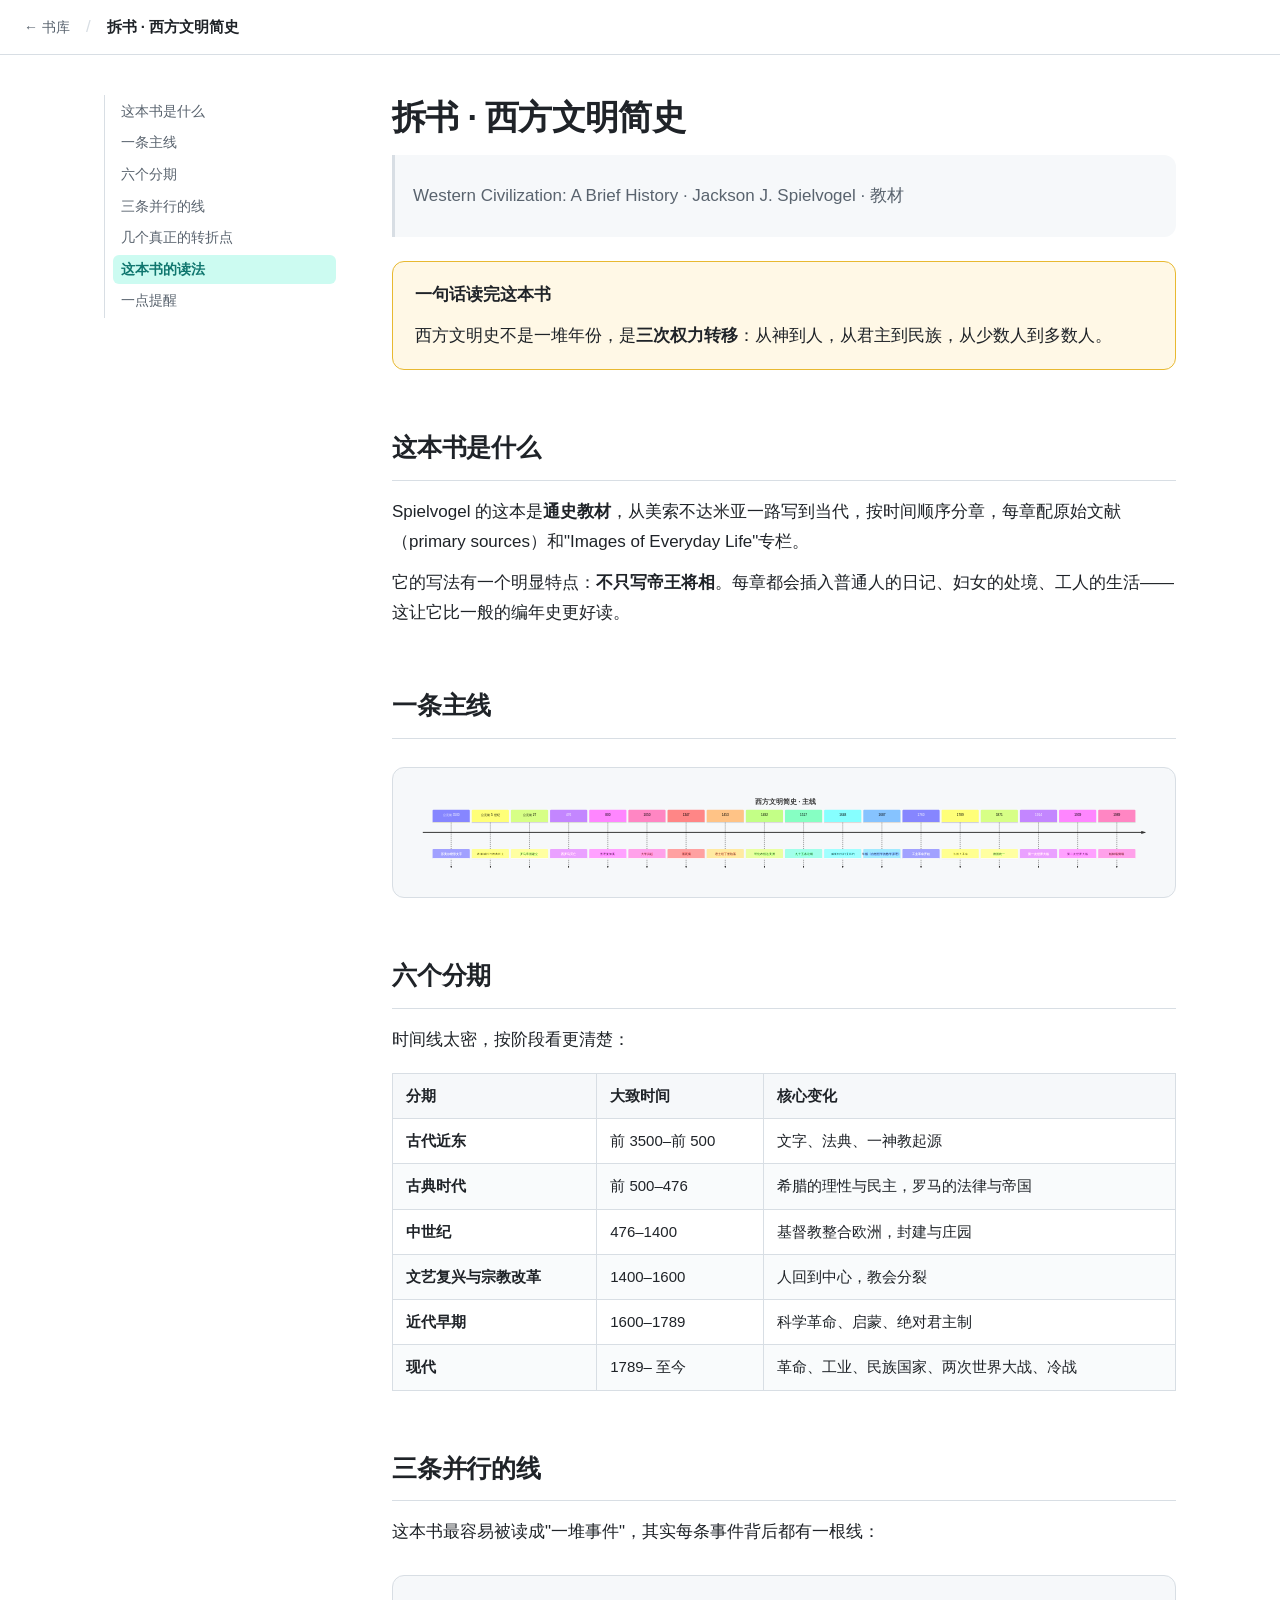
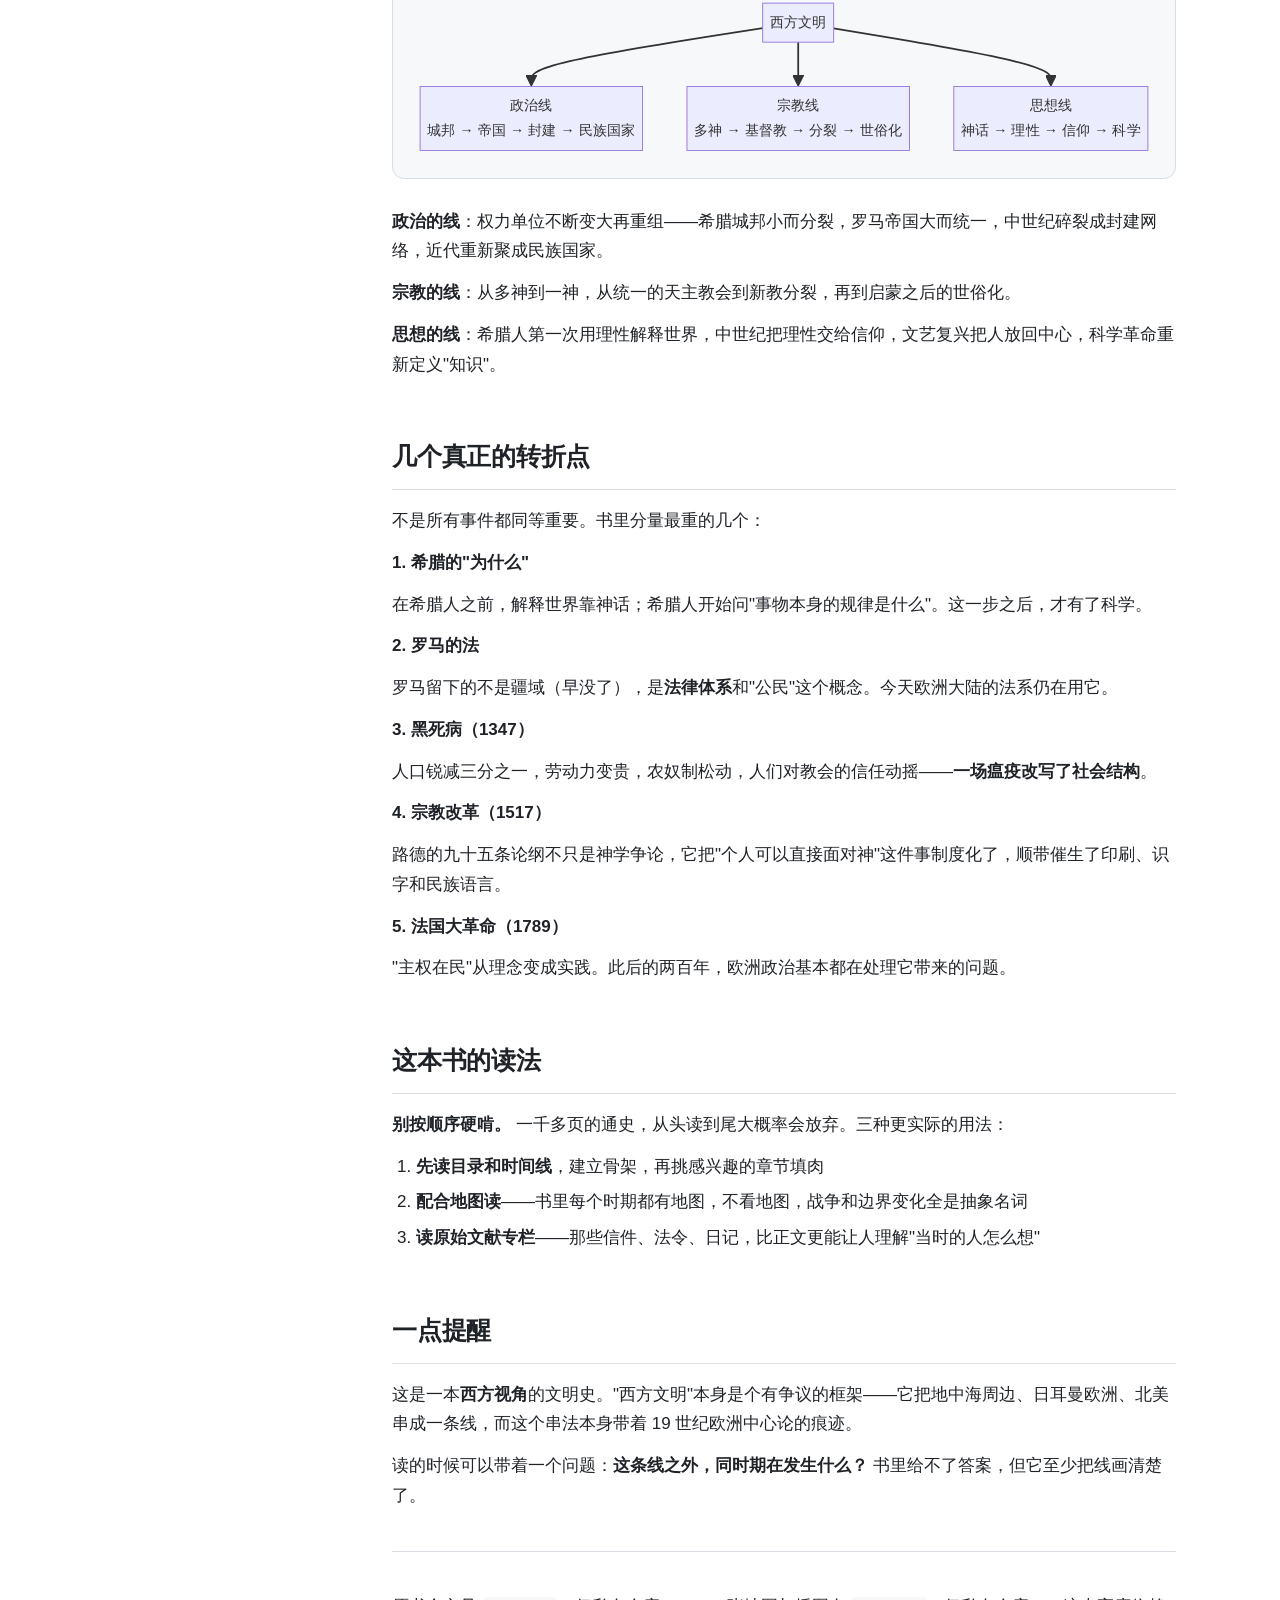
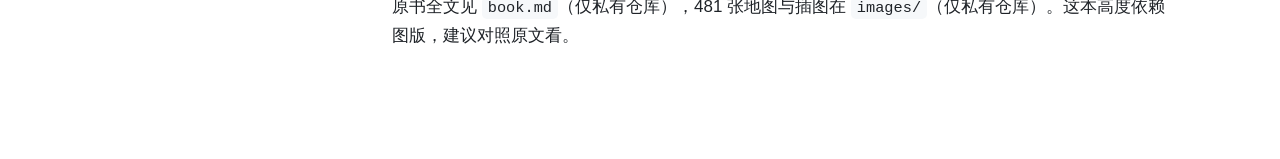
==== books/western-civilization/index.html @ e50b0253 "publish site 2026-11-04 15:15" ====
<!doctype html>
<html lang="zh-CN">
<head>
<meta charset="utf-8">
<meta name="viewport" content="width=device-width, initial-scale=1">
<title>拆书 · 西方文明简史</title>
<link rel="stylesheet" href="../../assets/style.css">
</head>
<body>

<header class="topbar">
  <a href="../../index.html">&larr; 书库</a>
  <span class="sep">/</span>
  <span class="title">拆书 · 西方文明简史</span>
  <span style="flex:1"></span>
  
</header>

<div class="layout">
  <aside id="toc"></aside>
  <main id="content"></main>
</div>

<!-- 内容来源：notes.md。修改请改 notes.md，然后运行 tools/build.cmd 重新生成。 -->
<script id="md" type="text/markdown">
# 拆书 · 西方文明简史

> Western Civilization: A Brief History · Jackson J. Spielvogel · 教材

<div class="callout">

**一句话读完这本书**

西方文明史不是一堆年份，是**三次权力转移**：从神到人，从君主到民族，从少数人到多数人。

</div>

## 这本书是什么

Spielvogel 的这本是**通史教材**，从美索不达米亚一路写到当代，按时间顺序分章，每章配原始文献（primary sources）和"Images of Everyday Life"专栏。

它的写法有一个明显特点：**不只写帝王将相**。每章都会插入普通人的日记、妇女的处境、工人的生活——这让它比一般的编年史更好读。

## 一条主线

```mermaid
timeline
    title 西方文明简史 · 主线
    公元前 3500 : 苏美尔楔形文字
    公元前 5 世纪 : 希腊城邦与雅典民主
    公元前 27 : 罗马帝国建立
    476 : 西罗马灭亡
    800 : 查理曼加冕
    1050 : 大学兴起
    1347 : 黑死病
    1453 : 君士坦丁堡陷落
    1492 : 哥伦布抵达美洲
    1517 : 九十五条论纲
    1648 : 威斯特伐利亚和约
    1687 : 牛顿《自然哲学的数学原理》
    1760 : 工业革命开始
    1789 : 法国大革命
    1871 : 德国统一
    1914 : 第一次世界大战
    1939 : 第二次世界大战
    1989 : 柏林墙倒塌
```

## 六个分期

时间线太密，按阶段看更清楚：

| 分期 | 大致时间 | 核心变化 |
|---|---|---|
| **古代近东** | 前 3500–前 500 | 文字、法典、一神教起源 |
| **古典时代** | 前 500–476 | 希腊的理性与民主，罗马的法律与帝国 |
| **中世纪** | 476–1400 | 基督教整合欧洲，封建与庄园 |
| **文艺复兴与宗教改革** | 1400–1600 | 人回到中心，教会分裂 |
| **近代早期** | 1600–1789 | 科学革命、启蒙、绝对君主制 |
| **现代** | 1789– 至今 | 革命、工业、民族国家、两次世界大战、冷战 |

## 三条并行的线

这本书最容易被读成"一堆事件"，其实每条事件背后都有一根线：

```mermaid
flowchart TD
    A["西方文明"] --> P["政治线<br/>城邦 → 帝国 → 封建 → 民族国家"]
    A --> R["宗教线<br/>多神 → 基督教 → 分裂 → 世俗化"]
    A --> I["思想线<br/>神话 → 理性 → 信仰 → 科学"]
```

**政治的线**：权力单位不断变大再重组——希腊城邦小而分裂，罗马帝国大而统一，中世纪碎裂成封建网络，近代重新聚成民族国家。

**宗教的线**：从多神到一神，从统一的天主教会到新教分裂，再到启蒙之后的世俗化。

**思想的线**：希腊人第一次用理性解释世界，中世纪把理性交给信仰，文艺复兴把人放回中心，科学革命重新定义"知识"。

## 几个真正的转折点

不是所有事件都同等重要。书里分量最重的几个：

**1. 希腊的"为什么"**

在希腊人之前，解释世界靠神话；希腊人开始问"事物本身的规律是什么"。这一步之后，才有了科学。

**2. 罗马的法**

罗马留下的不是疆域（早没了），是**法律体系**和"公民"这个概念。今天欧洲大陆的法系仍在用它。

**3. 黑死病（1347）**

人口锐减三分之一，劳动力变贵，农奴制松动，人们对教会的信任动摇——**一场瘟疫改写了社会结构**。

**4. 宗教改革（1517）**

路德的九十五条论纲不只是神学争论，它把"个人可以直接面对神"这件事制度化了，顺带催生了印刷、识字和民族语言。

**5. 法国大革命（1789）**

"主权在民"从理念变成实践。此后的两百年，欧洲政治基本都在处理它带来的问题。

## 这本书的读法

**别按顺序硬啃。** 一千多页的通史，从头读到尾大概率会放弃。三种更实际的用法：

1. **先读目录和时间线**，建立骨架，再挑感兴趣的章节填肉
2. **配合地图读**——书里每个时期都有地图，不看地图，战争和边界变化全是抽象名词
3. **读原始文献专栏**——那些信件、法令、日记，比正文更能让人理解"当时的人怎么想"

## 一点提醒

这是一本**西方视角**的文明史。"西方文明"本身是个有争议的框架——它把地中海周边、日耳曼欧洲、北美串成一条线，而这个串法本身带着 19 世纪欧洲中心论的痕迹。

读的时候可以带着一个问题：**这条线之外，同时期在发生什么？** 书里给不了答案，但它至少把线画清楚了。

---

原书全文见 `book.md`（仅私有仓库），481 张地图与插图在 `images/`（仅私有仓库）。这本高度依赖图版，建议对照原文看。

</script>

<script src="../../assets/vendor/marked.min.js"></script>
<script src="../../assets/vendor/mermaid.min.js"></script>
<script src="../../assets/site.js"></script>
</body>
</html>
---- assets/style.css ----
/* ---------- design tokens ---------- */
:root {
  --bg: #ffffff;
  --bg-soft: #f6f8fa;
  --bg-card: #ffffff;
  --text: #1f2328;
  --text-dim: #59636e;
  --line: #d8dee4;
  --accent: #0f766e;
  --accent-soft: #ccfbf1;
  --warn-bg: #fff8e6;
  --warn-line: #e8b931;
  --radius: 12px;
  --shadow: 0 1px 2px rgba(0,0,0,.04), 0 8px 24px rgba(0,0,0,.05);
}

@media (prefers-color-scheme: dark) {
  :root {
    --bg: #0d1117;
    --bg-soft: #161b22;
    --bg-card: #161b22;
    --text: #e6edf3;
    --text-dim: #9198a1;
    --line: #30363d;
    --accent: #2dd4bf;
    --accent-soft: #0f3d38;
    --warn-bg: #2b2413;
    --warn-line: #9e6a03;
    --shadow: 0 1px 2px rgba(0,0,0,.3), 0 8px 24px rgba(0,0,0,.4);
  }
}

* { box-sizing: border-box; }

html { scroll-behavior: smooth; scroll-padding-top: 72px; }

body {
  margin: 0;
  background: var(--bg);
  color: var(--text);
  font: 17px/1.75 -apple-system, BlinkMacSystemFont, "Segoe UI", "Microsoft YaHei",
        "PingFang SC", "Hiragino Sans GB", sans-serif;
  -webkit-font-smoothing: antialiased;
}

/* ---------- top bar ---------- */
.topbar {
  position: sticky;
  top: 0;
  z-index: 10;
  display: flex;
  align-items: center;
  gap: 16px;
  padding: 12px 24px;
  background: color-mix(in srgb, var(--bg) 88%, transparent);
  backdrop-filter: blur(8px);
  border-bottom: 1px solid var(--line);
}

.topbar a { color: var(--text-dim); text-decoration: none; font-size: 14px; }
.topbar a:hover { color: var(--accent); }
.topbar .title { font-weight: 600; font-size: 15px; color: var(--text); }
.topbar .sep { color: var(--line); }

/* ---------- layout ---------- */
.layout {
  display: grid;
  grid-template-columns: 232px minmax(0, 1fr);
  gap: 56px;
  max-width: 1120px;
  margin: 0 auto;
  padding: 40px 24px 96px;
}

#toc {
  position: sticky;
  top: 72px;
  align-self: start;
  max-height: calc(100vh - 96px);
  overflow-y: auto;
  font-size: 14px;
  border-left: 1px solid var(--line);
  padding-left: 16px;
}

#toc ul { list-style: none; margin: 0; padding: 0; }
#toc li { margin: 2px 0; }
#toc a {
  display: block;
  padding: 5px 8px;
  margin-left: -8px;
  color: var(--text-dim);
  text-decoration: none;
  border-radius: 6px;
  line-height: 1.4;
}
#toc a:hover { color: var(--accent); background: var(--bg-soft); }
#toc a.active { color: var(--accent); font-weight: 600; background: var(--accent-soft); }

/* ---------- article ---------- */
main { min-width: 0; }

main h1 {
  font-size: 34px;
  line-height: 1.3;
  margin: 0 0 8px;
  letter-spacing: -.02em;
}

main h2 {
  font-size: 25px;
  margin: 56px 0 16px;
  padding-bottom: 10px;
  border-bottom: 1px solid var(--line);
  letter-spacing: -.01em;
}

main h3 {
  font-size: 19px;
  margin: 36px 0 10px;
  padding-left: 12px;
  border-left: 3px solid var(--accent);
}

main h4 { font-size: 16px; margin: 24px 0 8px; }

main p { margin: 12px 0; }
main strong { color: var(--text); font-weight: 650; }
main ul, main ol { padding-left: 24px; margin: 12px 0; }
main li { margin: 6px 0; }

main a { color: var(--accent); text-decoration: none; border-bottom: 1px solid transparent; }
main a:hover { border-bottom-color: var(--accent); }

main blockquote {
  margin: 16px 0;
  padding: 14px 18px;
  background: var(--bg-soft);
  border-left: 3px solid var(--line);
  border-radius: 0 var(--radius) var(--radius) 0;
  color: var(--text-dim);
}

main code {
  background: var(--bg-soft);
  padding: 2px 6px;
  border-radius: 5px;
  font-size: .9em;
  font-family: ui-monospace, "Cascadia Code", Consolas, monospace;
}

main pre {
  background: var(--bg-soft);
  padding: 16px;
  border-radius: var(--radius);
  overflow-x: auto;
  border: 1px solid var(--line);
}
main pre code { background: none; padding: 0; }

main table {
  width: 100%;
  border-collapse: collapse;
  margin: 18px 0;
  font-size: 15px;
}
main th, main td {
  border: 1px solid var(--line);
  padding: 9px 13px;
  text-align: left;
  vertical-align: top;
}
main th { background: var(--bg-soft); font-weight: 650; }
main tbody tr:nth-child(even) { background: color-mix(in srgb, var(--bg-soft) 60%, transparent); }

main hr { border: none; border-top: 1px solid var(--line); margin: 40px 0; }

main img {
  max-width: 100%;
  height: auto;
  border-radius: var(--radius);
  border: 1px solid var(--line);
  display: block;
  margin: 20px auto;
}

/* ---------- callout ---------- */
.callout {
  background: var(--warn-bg);
  border: 1px solid var(--warn-line);
  border-radius: var(--radius);
  padding: 18px 22px;
  margin: 24px 0;
}
.callout p:first-child { margin-top: 0; }
.callout p:last-child { margin-bottom: 0; }

/* ---------- mermaid ---------- */
.mermaid {
  display: flex;
  justify-content: center;
  margin: 28px 0;
  padding: 20px;
  background: var(--bg-soft);
  border: 1px solid var(--line);
  border-radius: var(--radius);
  overflow-x: auto;
}
.mermaid svg { max-width: 100%; height: auto; }

/* ---------- landing ---------- */
.hero {
  max-width: 900px;
  margin: 0 auto;
  padding: 72px 24px 40px;
  text-align: center;
}
.hero h1 {
  font-size: 42px;
  margin: 0 0 12px;
  letter-spacing: -.025em;
}
.hero p { color: var(--text-dim); font-size: 17px; margin: 0; }

.book-grid {
  display: grid;
  grid-template-columns: repeat(auto-fill, minmax(320px, 1fr));
  gap: 24px;
  max-width: 900px;
  margin: 24px auto 96px;
  padding: 0 24px;
}

.book-card {
  display: flex;
  gap: 18px;
  padding: 20px;
  background: var(--bg-card);
  border: 1px solid var(--line);
  border-radius: var(--radius);
  box-shadow: var(--shadow);
  text-decoration: none;
  color: inherit;
  transition: transform .15s ease, box-shadow .15s ease, border-color .15s ease;
}
.book-card:hover {
  transform: translateY(-2px);
  border-color: var(--accent);
  box-shadow: 0 4px 8px rgba(0,0,0,.06), 0 16px 40px rgba(0,0,0,.08);
}

.book-cover {
  width: 96px;
  height: 136px;
  flex-shrink: 0;
  border-radius: 8px;
  padding: 10px 9px;
  display: flex;
  flex-direction: column;
  justify-content: space-between;
  overflow: hidden;
  background: linear-gradient(155deg, #115e59 0%, #0d3f3c 55%, #072b29 100%);
  color: #eafffb;
  box-shadow: inset 0 0 0 1px rgba(255,255,255,.14), 0 2px 8px rgba(0,0,0,.12);
  font-size: 10px;
  line-height: 1.35;
}
.book-cover .cv-title {
  font-weight: 700;
  font-size: 11px;
  letter-spacing: .01em;
}
.book-cover .cv-author { opacity: .72; font-size: 9px; }

.book-card .meta { min-width: 0; }
.book-card h3 { margin: 0 0 4px; font-size: 17px; line-height: 1.35; border: none; padding: 0; }
.book-card .author { font-size: 13px; color: var(--text-dim); margin: 0 0 10px; }
.book-card .blurb { font-size: 14px; color: var(--text-dim); margin: 0; line-height: 1.6; }
.book-card .cta {
  display: inline-block;
  margin-top: 12px;
  font-size: 13px;
  font-weight: 600;
  color: var(--accent);
}

/* ---------- misc ---------- */
.empty {
  max-width: 900px;
  margin: 0 auto 96px;
  padding: 32px 24px;
  text-align: center;
  color: var(--text-dim);
  border: 1px dashed var(--line);
  border-radius: var(--radius);
}
.empty code { background: var(--bg-soft); padding: 2px 6px; border-radius: 5px; }

footer {
  max-width: 900px;
  margin: 0 auto;
  padding: 32px 24px 64px;
  color: var(--text-dim);
  font-size: 13px;
  border-top: 1px solid var(--line);
  text-align: center;
}

/* ---------- responsive ---------- */
@media (max-width: 880px) {
  .layout { grid-template-columns: 1fr; gap: 0; padding: 24px 20px 72px; }
  #toc {
    position: static;
    max-height: none;
    border-left: none;
    border-bottom: 1px solid var(--line);
    padding: 0 0 16px;
    margin-bottom: 32px;
  }
  #toc ul { display: flex; flex-wrap: wrap; gap: 6px; }
  #toc a { margin-left: 0; background: var(--bg-soft); }
  main h1 { font-size: 27px; }
  main h2 { font-size: 21px; margin-top: 44px; }
  .hero { padding: 48px 20px 24px; }
  .hero h1 { font-size: 30px; }
  .book-card { flex-direction: column; }
  .book-card img { width: 100%; height: auto; max-height: 260px; object-fit: contain; }
}

@media print {
  .topbar, #toc { display: none; }
  .layout { grid-template-columns: 1fr; max-width: none; }
  .mermaid { break-inside: avoid; }
}
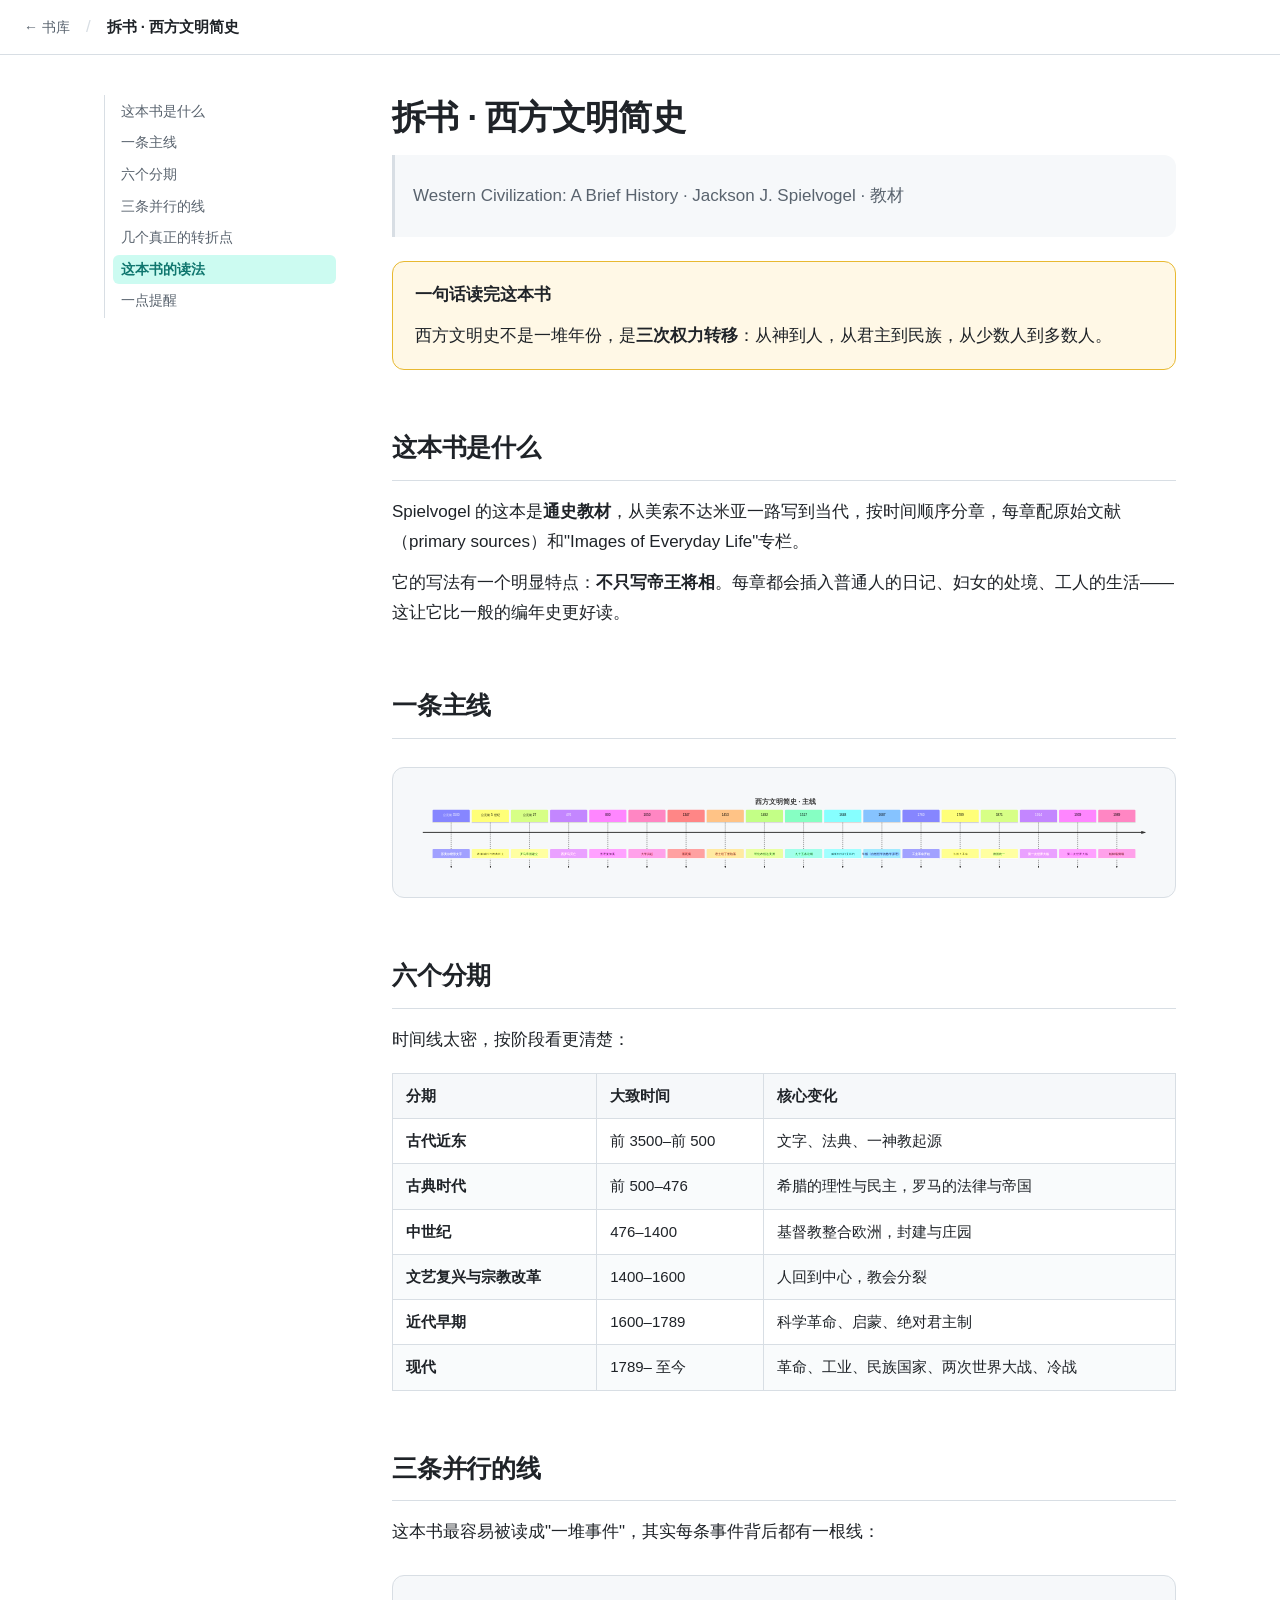
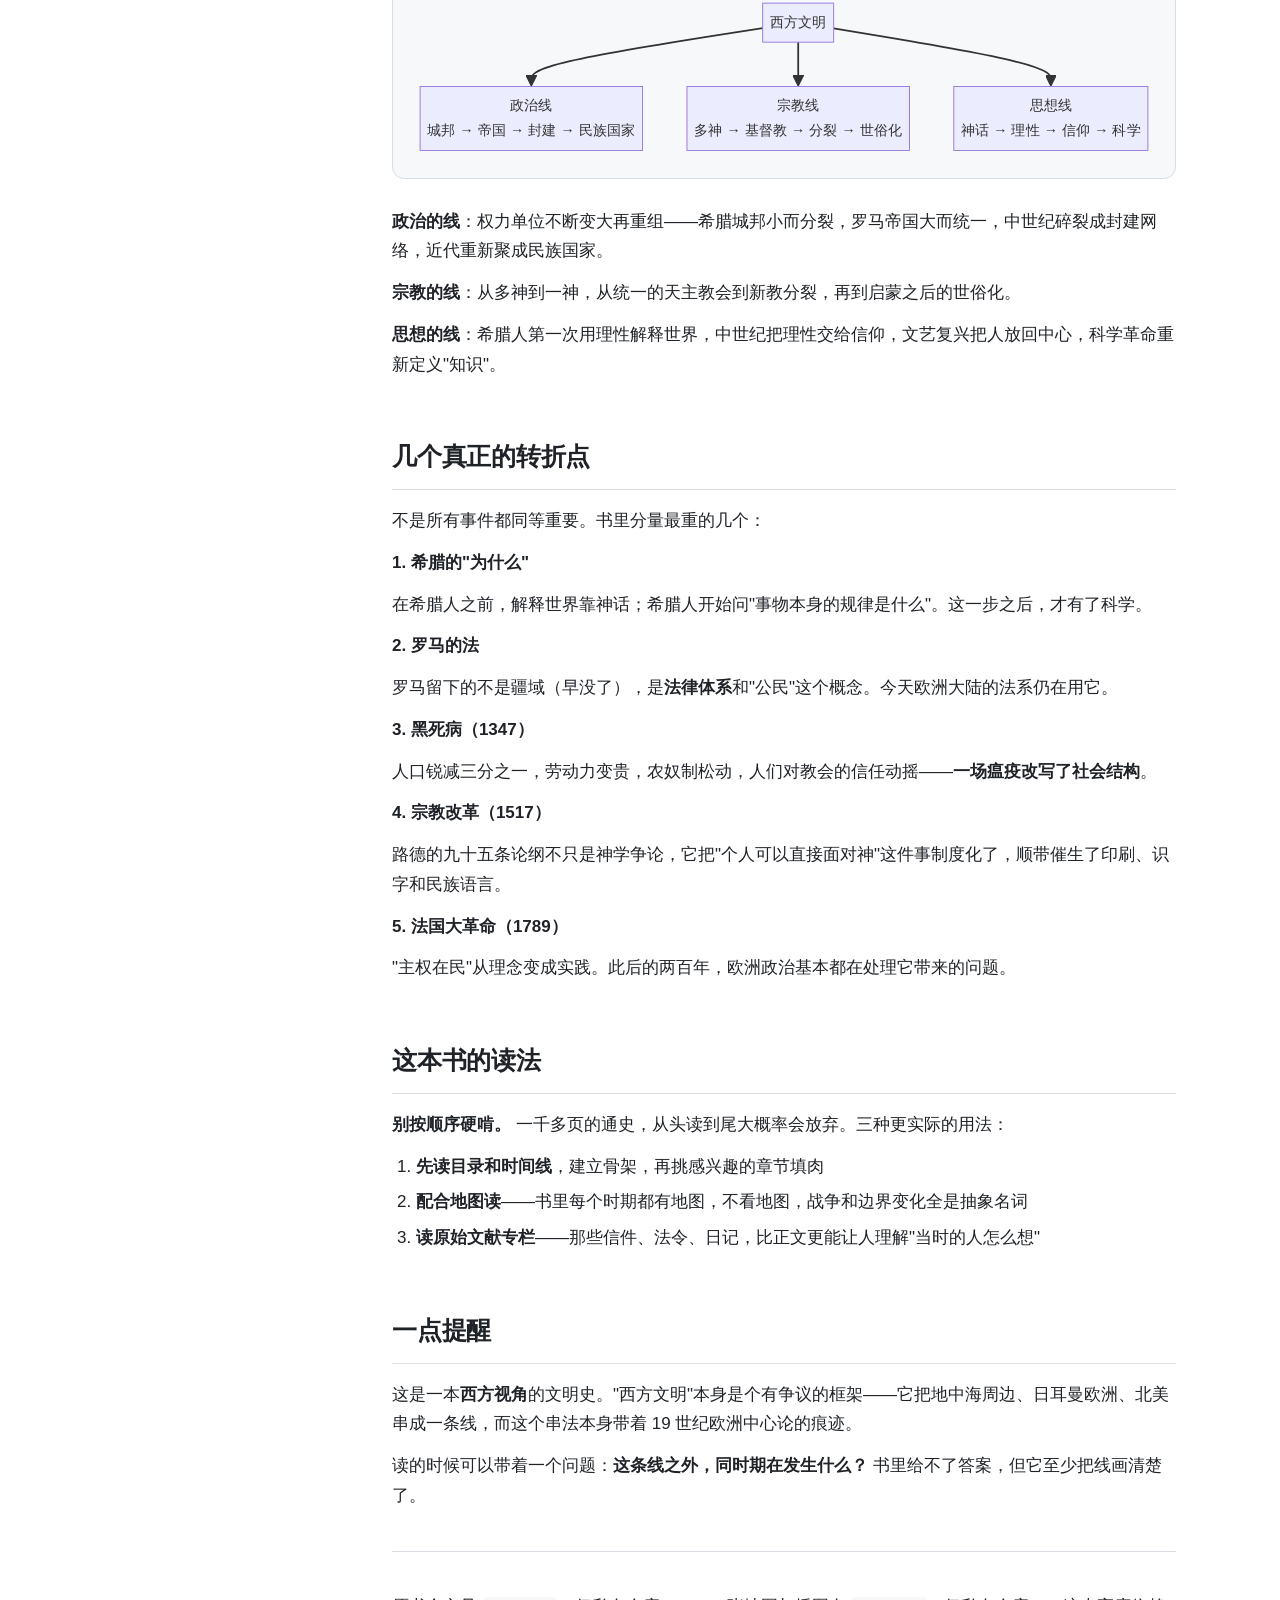
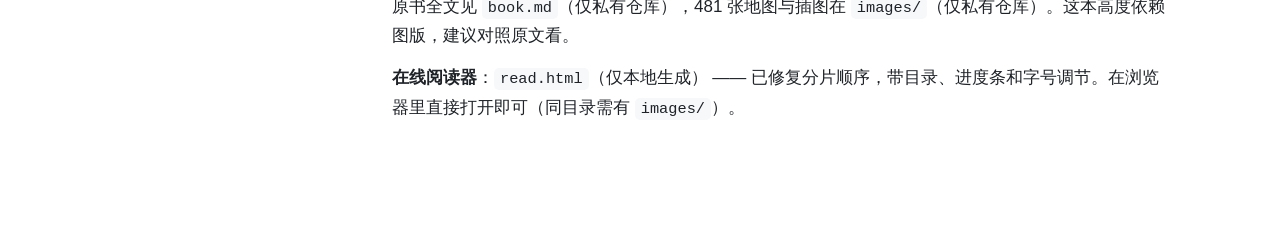
==== commit d25edddc: "publish site 2026-11-04 16:03" ====
--- a/books/western-civilization/index.html
+++ b/books/western-civilization/index.html
@@ -138,6 +138,8 @@
 
 原书全文见 `book.md`（仅私有仓库），481 张地图与插图在 `images/`（仅私有仓库）。这本高度依赖图版，建议对照原文看。
 
+**在线阅读器**：`read.html`（仅本地生成） —— 已修复分片顺序，带目录、进度条和字号调节。在浏览器里直接打开即可（同目录需有 `images/`）。
+
 </script>
 
 <script src="../../assets/vendor/marked.min.js"></script>
--- a/assets/style.css
+++ b/assets/style.css
@@ -332,3 +332,96 @@
   .layout { grid-template-columns: 1fr; max-width: none; }
   .mermaid { break-inside: avoid; }
 }
+
+/* ---------- full-text reader ---------- */
+body.reader { --reader-size: 18px; }
+
+#progress {
+  position: fixed;
+  top: 0;
+  left: 0;
+  height: 3px;
+  width: 0;
+  background: var(--accent);
+  z-index: 20;
+  transition: width .1s linear;
+}
+
+.counter {
+  font-size: 13px;
+  color: var(--text-dim);
+  margin-right: 10px;
+  font-variant-numeric: tabular-nums;
+}
+
+.rbtn {
+  font: inherit;
+  font-size: 13px;
+  padding: 4px 10px;
+  margin-left: 6px;
+  border: 1px solid var(--line);
+  background: var(--bg-soft);
+  color: var(--text-dim);
+  border-radius: 7px;
+  cursor: pointer;
+}
+.rbtn:hover { color: var(--accent); border-color: var(--accent); }
+
+.reader .layout {
+  grid-template-columns: 260px minmax(0, 1fr);
+  max-width: 1180px;
+  gap: 48px;
+}
+
+.reader-toc { font-size: 13px; }
+.reader-toc ul { list-style: none; margin: 0; padding: 0; }
+.reader-toc li { margin: 1px 0; }
+.reader-toc a {
+  display: block;
+  padding: 4px 8px;
+  margin-left: -8px;
+  color: var(--text-dim);
+  text-decoration: none;
+  border-radius: 6px;
+  line-height: 1.35;
+}
+.reader-toc a:hover { color: var(--accent); background: var(--bg-soft); }
+
+.reader-content {
+  font-size: var(--reader-size);
+  line-height: 1.85;
+  max-width: 760px;
+}
+.reader-content h1 {
+  font-size: 1.45em;
+  margin: 2.2em 0 .6em;
+  padding-bottom: .3em;
+  border-bottom: 1px solid var(--line);
+}
+.reader-content h2 {
+  font-size: 1.15em;
+  margin: 1.8em 0 .5em;
+  padding: 0;
+  border: none;
+}
+.reader-content p { margin: .8em 0; }
+.reader-content img { margin: 1.2em auto; }
+.reader-content table { font-size: .82em; }
+
+@media (max-width: 880px) {
+  .reader .layout { grid-template-columns: 1fr; }
+  .reader-toc { display: none; }
+  body.toc-open .reader-toc {
+    display: block;
+    position: fixed;
+    top: 56px;
+    left: 0;
+    right: 0;
+    max-height: 70vh;
+    overflow: auto;
+    background: var(--bg);
+    border-bottom: 1px solid var(--line);
+    padding: 16px 20px;
+    z-index: 15;
+  }
+}
